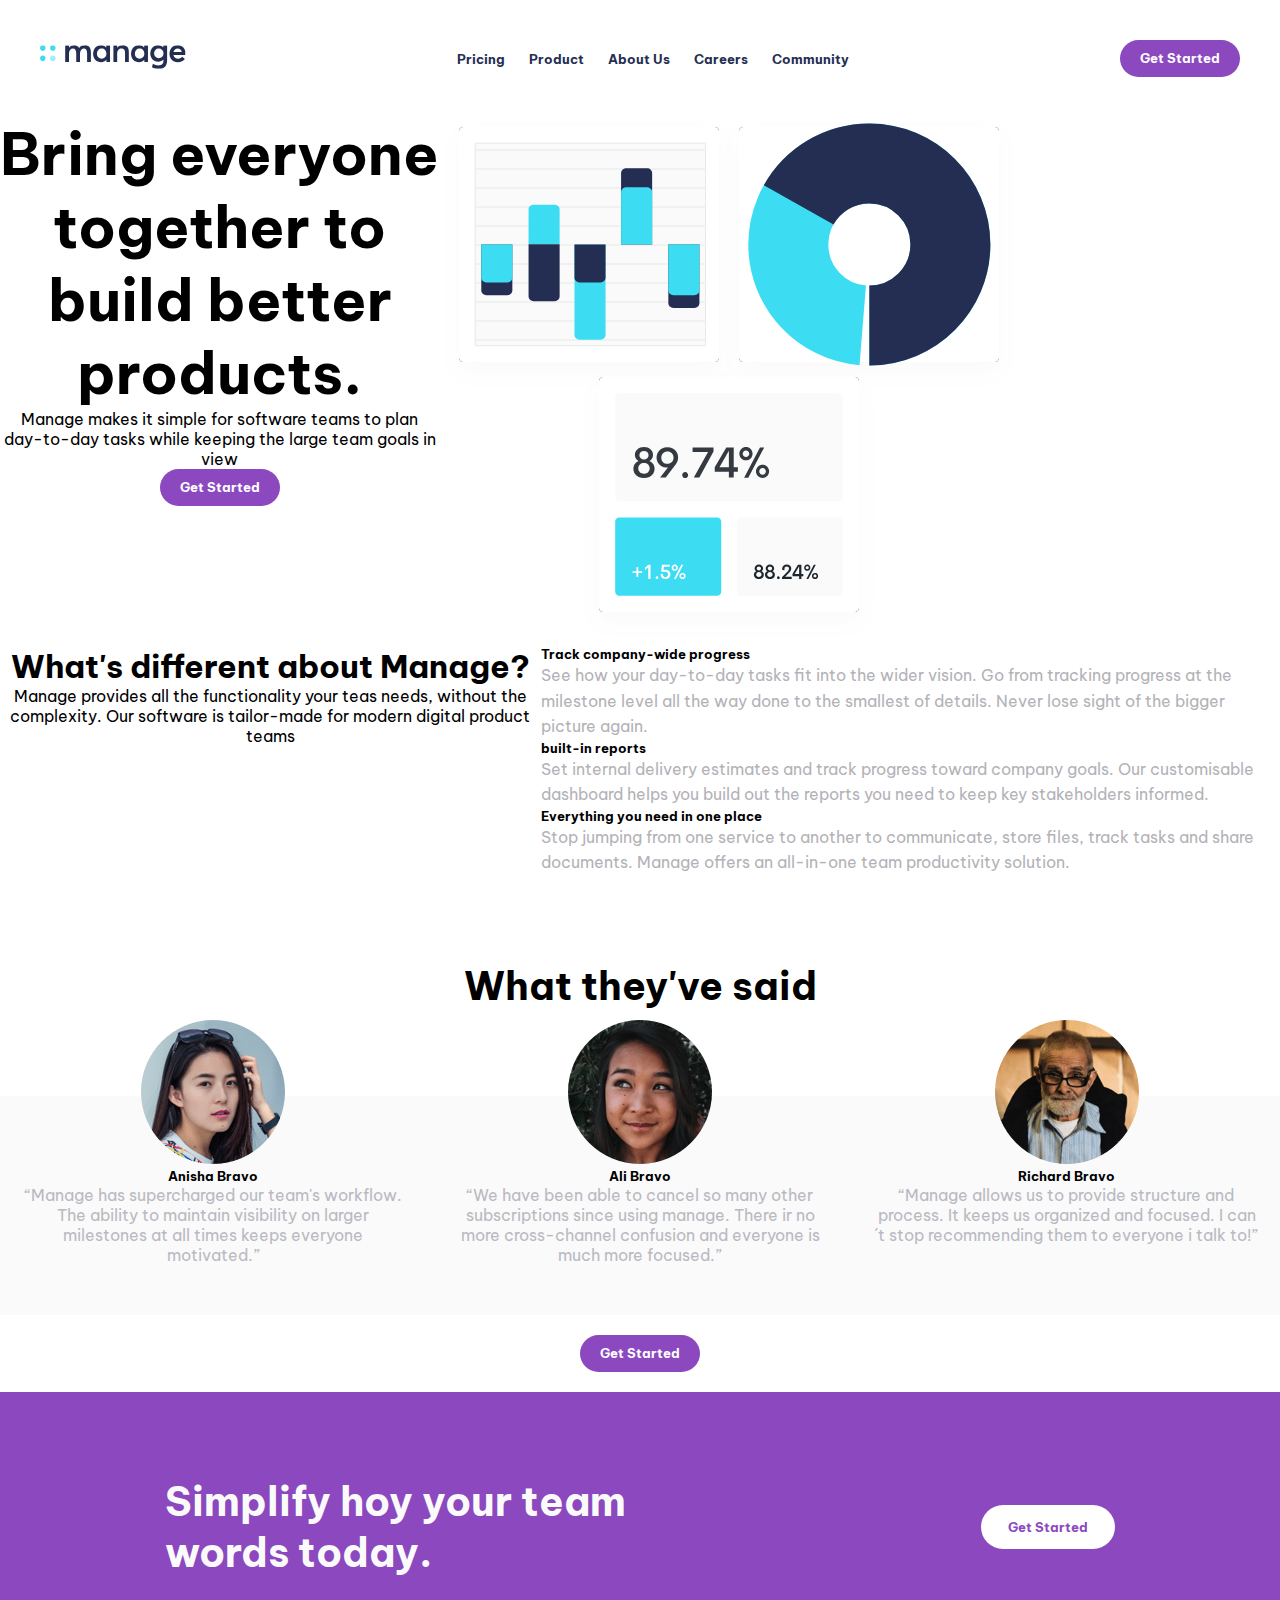
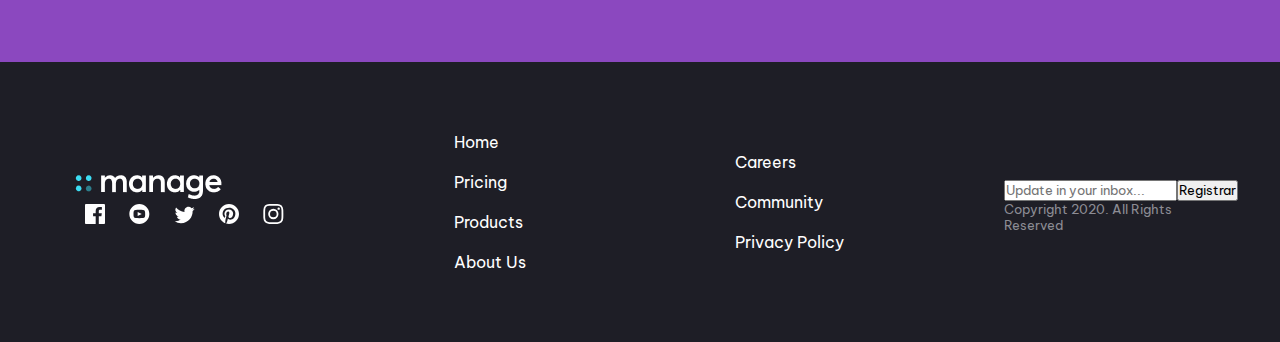
==== index.html @ a38dab3b "FinalFront" ====
<!DOCTYPE html>
<html lang="en">
<head>
    <meta charset="UTF-8">
    <meta http-equiv="X-UA-Compatible" content="IE=edge">
    <meta name="viewport" content="width=device-width, initial-scale=1.0">
    <title>Final Front I</title>
    <link rel="stylesheet" href="styles.css">
    <link rel="preconnect" href="https://fonts.googleapis.com">
    <link rel="preconnect" href="https://fonts.gstatic.com" crossorigin>
    <link href="https://fonts.googleapis.com/css2?family=Be+Vietnam:ital,wght@0,400;0,500;0,600;0,700;1,400;1,600&family=Roboto:ital,wght@0,300;1,300&display=swap" rel="stylesheet">

</head>
<body>
    <!-- Caja del Header-->
    <header>
        <!-- Caja del contenedor-->
        <div class="container">
                <!-- Caja del Header-->
                <div class="logo">
                    <img src="img/logo.svg" alt="Logo manage">
                </div>
                <!-- Caja del links de navegación-->
                <nav>
                    <a href="">Pricing</a>
                    <a href="">Product</a>
                    <a href="">About Us</a>
                    <a href="">Careers</a>
                    <a href="">Community</a>
                </nav>
                <!-- Caja del botón-->
                <button>Get Started</button>
        </div>
    </header>


<section class="contenido">
        <!-- Primer caja del contenido, consta de Caja de contenido y caja con gráficas-->
        <div class="caja1">
            <div class="cajabienvenida"> <!-- Caja 1.1 Contenido-->
                <h1>Bring everyone together to build better products.</h1>
                <p>Manage makes it simple for software teams to plan day-to-day tasks while keeping the large team goals in view </p>
                <Button>Get Started</Button>
            </div>

            <div class="caja1.2"> <!-- Caja 1.2 Con gráficos-->
                <img src="img/ilustration-intro.svg" alt="Graficos">
            </div>

        </div>

        <!-- Segunda caja del contenido, información y 3 items importantes de la página-->
        <section class="caja2">

            <div class="Mensaje">     <!-- Información/contenido-->
                <h3>What's different about Manage? </h3>
                <p>Manage provides all the functionality your
                    teas needs, without the complexity. Our software is tailor-made for modern digital product teams</p>
            </div>

            <div class="listado">  <!-- 3 items relevantes-->

                    <div class="lista">
                        <h5>Track company-wide progress</h5>
                        <p>See how your day-to-day tasks fit into the wider vision. Go from tracking progress at the milestone level all the way done to the smallest of details. Never lose sight of the bigger picture again.</p>
                    </div>
                   
                    <div class="lista">
                        <h5>built-in reports</h5>
                        <p>Set internal delivery estimates and track progress toward company goals. Our customisable dashboard helps you build out the reports you need to keep key stakeholders informed.</p>
                    </div>
                    <div class="lista">
                        <h5>Everything you need in one place</h5>
                        <p>Stop jumping from one service to another to communicate, store files, track tasks and share documents. Manage offers an all-in-one team productivity solution.</p>
                    </div>
            </div>
        </section>
        
        <!-- tercera caja del contenido, comentarios de las personas-->
        <section id="caja3">
            <p id="comentario">What they've said</p>
            <div class="container">
                <div class="card">     <!-- Comentario 1-->
                    <img src="img/avatar-anisha.png" alt="Foto1">
                    <h5>Anisha Bravo</h5>
                    <p>“Manage has supercharged our team's workflow. The ability to maintain visibility on larger milestones at all times keeps everyone motivated.”</p>
                </div>
                <div class="card"> <!-- Comentario 2-->
                    <img src="img/avatar-ali.png" alt="Foto2">
                    <h5>Ali Bravo</h5>
                    <p>“We have been able to cancel so many other subscriptions since using manage. There ir no more cross-channel confusion and everyone is much more focused.”</p>
                </div>
                <div class="card"> <!-- Comentario 3-->
                    <img src="img/avatar-richard.png" alt="Foto3">
                    <h5>Richard Bravo</h5>
                    <p>“Manage allows us to provide structure and process. It keeps us organized and focused. I can´t stop recommending them to everyone i talk to!”</p>
                </div>
            </div>
            <div id="botoncomentarios">
                <button>Get Started</button>
            </div>
        </section>

        <section id="caja4"><!-- Mensaje final y botón-->
            <div id="mensajefinal">
                <h2>Simplify hoy your team <br> words today.</h2>
            </div>
            <div id="boton4">
                <button id="botonmensaje">Get Started</button>
            </div>
        </section>
    </section>

        <footer> 
            <div class="cajafooter1">
                <div class="Logofooter">
                    <img src="img/logo2.png" alt="Logo">
                </div>
                <div class="redes">
                    <a href="https://es-la.facebook.com/" class="facebook"><img src="img/icon-facebook.svg" alt=""></a>
                    <a href="https://www.youtube.com/"><img src="img/icon-youtube.svg" alt="youtube"></a>
                    <a href="https://twitter.com/?lang=es"><img src="img/icon-twitter.svg" alt="twitter"></a>
                    <a href="https://co.pinterest.com/"><img src="img/icon-pinterest.svg" alt="pinterest"></a>
                    <a href="https://www.instagram.com/"><img src="img/icon-instagram.svg" alt="Instagram" Target="_blank"></a> 
                </div>
            </div>

            <div class="cajafooter">
                <a href="">Home</a>
                <a href="">Pricing</a>
                <a href="">Products</a>
                <a href="">About Us</a>
            </div>

            <div class="cajafooter">
                <a href="">Careers</a>
                <a href="">Community</a>
                <a href="">Privacy Policy</a>
            </div>
            <div class="cajaform">
                <div class="form">
                    <input type="email" name="email" id="correo" placeholder="Update in your inbox... ">
                    <input type="submit" class="submit" value="Registrar">
                </div>
                <div>
                    <p id="copy">Copyright 2020. All Rights Reserved</p>
                </div>
            </div>
    </footer>
</body>
</html>
---- styles.css ----
/* Iniciaremos montando la visualización de escritorio*/

*{
    box-sizing: border-box;
    padding: 0px;
    margin:0px;
    font-family: Be vietnam;sans-serif; }

h1{font-size: 3.625em;}
h2{font-size: 2.5em;}
h3{font-size: 2em;}
h4{font-size: 39.21px;}
p{font-size: 1em;}
body{
    min-width:480px;
    max-width: 1440 px;
    margin: auto;
}

button{
    font-size: 0,8237em;
    font-weight: bold;
    padding: 10px 20px;
    border-radius: 50px;
    border: 0px;
    color: white;
    background-color: #8B48BF;
    box-shadow: 20px black;
}

header{
    background-color: white;
}

header .container{
    display: flex;
    flex-direction: row;
    align-items: center;
    justify-content: space-between;
    padding: 20px;
    margin: 20px;
}

header nav{
    display: flex;
    flex-direction: row;
    text-align: center;
}

header a {
    padding: 5px 12px;
    text-decoration: none;
    color: #242E52;
    font-size: 13px;
    font-weight: bold;
}

header a:hover{
    color: rgba(36, 46, 82, 0.6);
}

/*Estilos Caja1*/

.cajabienvenida {
    width:439px;
    height: 198px;
}
    


.contenido .caja1 {
    display: flex;
    flex-direction: row;
    text-align: center;;
}

contenido .caja1 {
    display: flex;
    flex-direction: column;
    text-align: center;
}

#caja1 p {
    display: flex;
    height: 10rem;
    text-align: center;
    padding: 100px 50px;
    margin: 0px;
    width: 50vw;
}

/*Estilos Caja 2*/


.caja2 {
    display: flex;
    flex-direction: row;
    text-align: center;
    width: 100vw;
}

.caja2 .mensaje{
    width: 50vw;
}

.caja2 .listado{
    display: flex;
    flex-direction: column;
    justify-content: space-between;
    text-align: left;
}

.prueba{
    padding:50px 200px;
}

.lista p{
    color: #B3B2B7;
    font-size: 1em;
    line-height: 25.52px;
}

/*Estilos caja 3*/


#comentario{
    display: flex;
    justify-content: center;
    text-align: center;
    font-size: 39.21px;
    font-weight: bold;
    margin: 0%;
    line-height: 120px;
    padding: 40px;
    margin: 10px;;
}

.contenido #caja3 .container{
    display: flex;
    flex-direction: row;
    text-align: center;
    align-items: center;
}

.card{
    width:445px ;
    height: 219px; ;
    background-color: #FAFAFA;
    padding: 20px;
}
.card p{
    color: #B9B9C1;
}
.card img{
    margin-top: -6rem;
}

#botoncomentarios{
    display: flex;
    justify-content: center;
    flex-direction: row;
    align-items: center;
    padding: 20px;
}

/*Estilos caja 4*/

.contenido #caja4 {
    display: flex;
    flex-direction: row;
    margin: 0;
    text-align: center;
    justify-content: space-between;
    background-color: #8B48BF;
    align-items: center;
    padding: 20px 165px;
}

#mensajefinal{
    color: #FAFAFA;
    padding: 64px 0px;
    text-align: left;
}

#boton4{
    display: flex;
    justify-content: center;
    flex-direction: row;
    align-items: center;

}

#botonmensaje{
    text-align: center;
    padding: 0;
    background-color: white;
    color: #8B48BF;
    width: 134px;
    height: 44px;
    font-weight: bold;
    font-size: 13.18px;
}

/*Estilos para el footer*/
footer {
    display: flex;
    flex-direction: row;
    font-style: none;
    background-color: #1E1E26;
    margin: 0%;
    padding: 20px;    
    justify-content: space-around;
    align-items: center;
}

.logofooter{
    display: flex;
    flex-direction: column;
    justify-content: space-around;
}
.cajafooter {
    display: flex;
    flex-direction: column;
    justify-content: space-around;
    padding:40px;
}

.cajaform{
    display: flex;
    flex-direction: row;
}

footer a{
    text-decoration: none;
    color:#FFFFFF;
    padding: 10px;
}

.cajaform{
    flex-direction: column;
    width: 201px;
    height: 44px;
    border-radius: 50px;
}
.cajaform .form{
    display: flex;
    flex-direction: row;
}

#copy{
    color: #8C8C94;
    font-size: 12.5px;
}
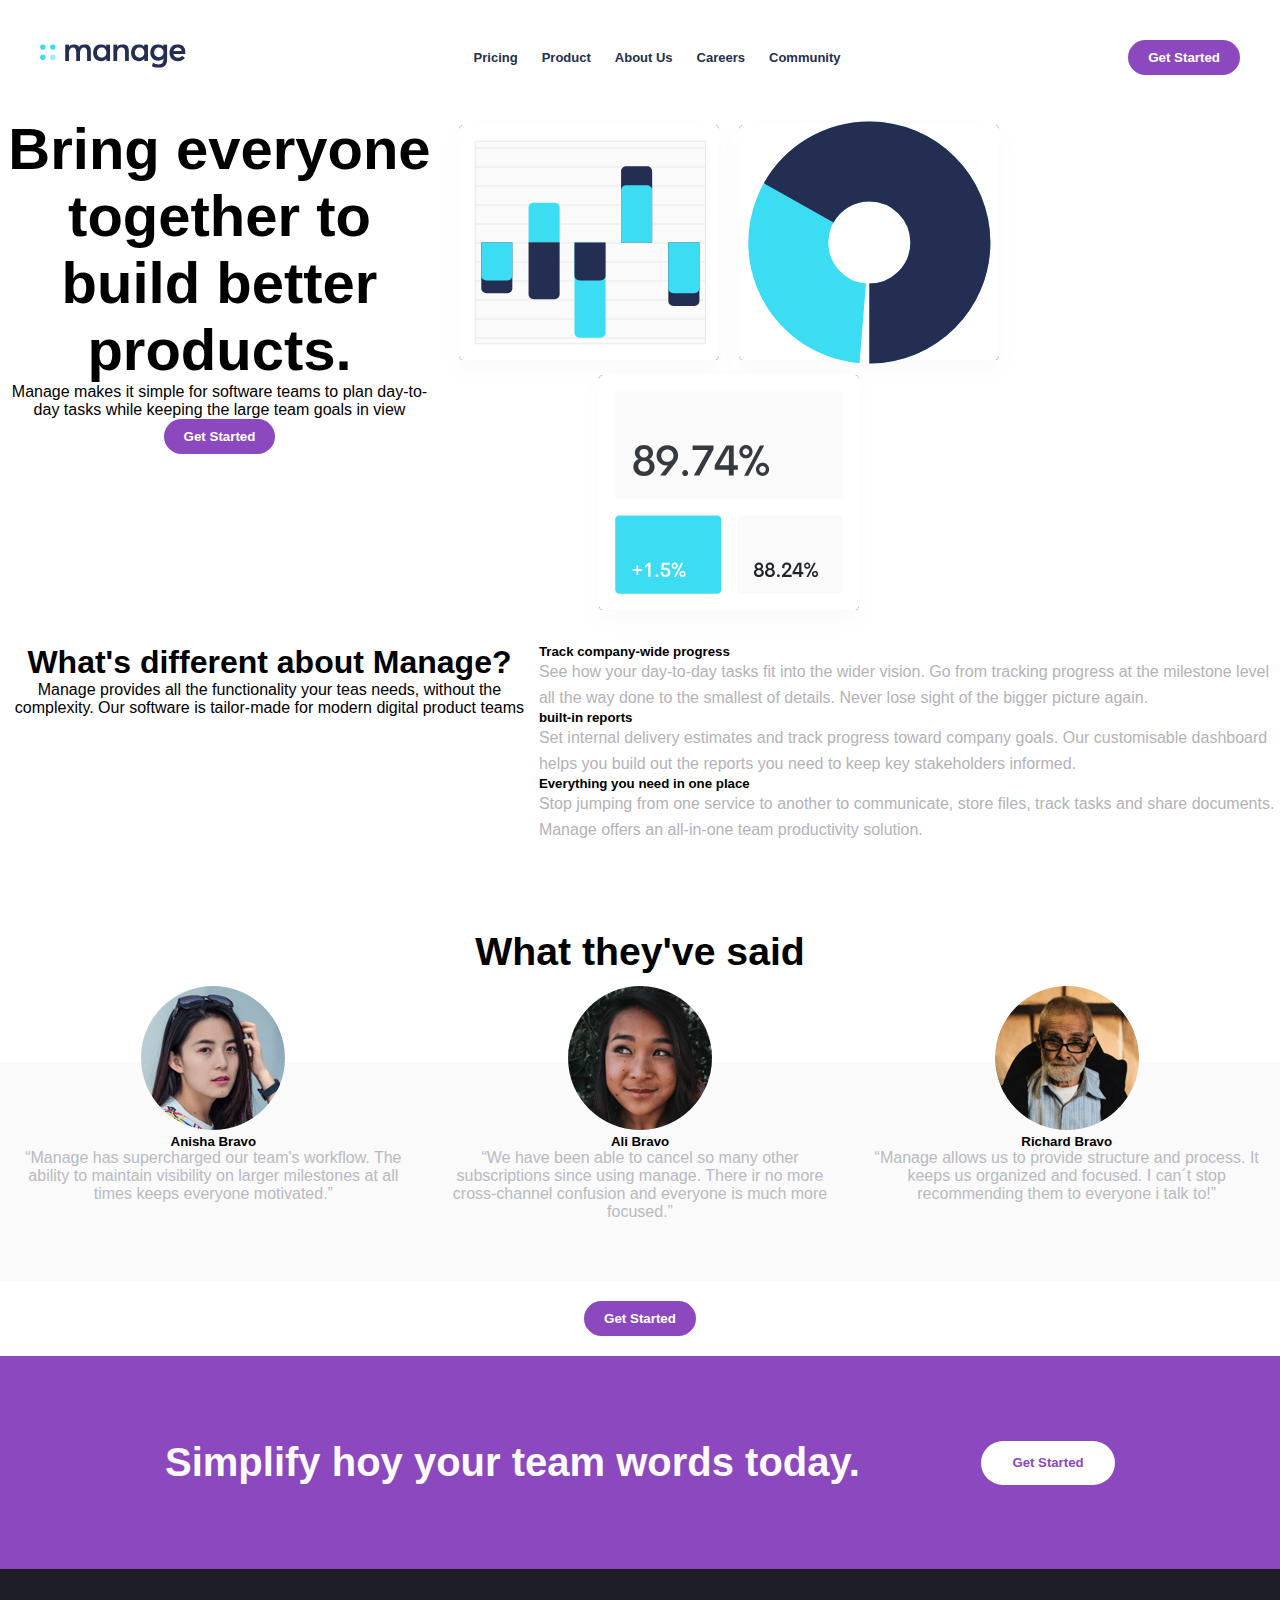
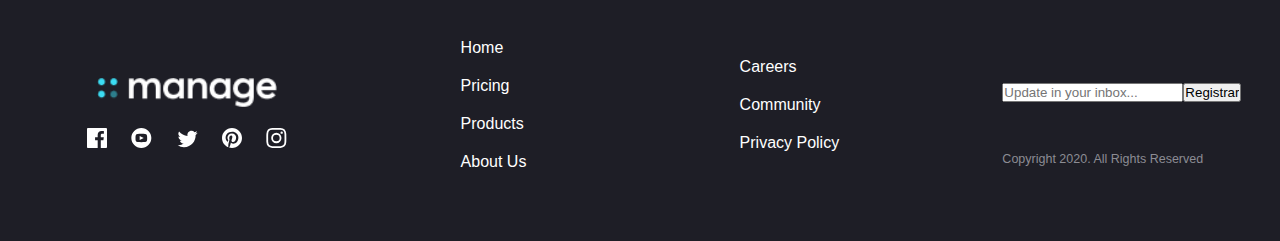
==== commit 150d704c: "Avance Front" ====
--- a/index.html
+++ b/index.html
@@ -103,7 +103,7 @@
 
         <section id="caja4"><!-- Mensaje final y botón-->
             <div id="mensajefinal">
-                <h2>Simplify hoy your team <br> words today.</h2>
+                <h2>Simplify hoy your team words today.</h2>
             </div>
             <div id="boton4">
                 <button id="botonmensaje">Get Started</button>
@@ -113,7 +113,7 @@
 
         <footer> 
             <div class="cajafooter1">
-                <div class="Logofooter">
+                <div class="logofooter">
                     <img src="img/logo2.png" alt="Logo">
                 </div>
                 <div class="redes">
@@ -142,8 +142,8 @@
                     <input type="email" name="email" id="correo" placeholder="Update in your inbox... ">
                     <input type="submit" class="submit" value="Registrar">
                 </div>
-                <div>
-                    <p id="copy">Copyright 2020. All Rights Reserved</p>
+                <div class="derechos">
+                    <p class="copy">Copyright 2020. All Rights Reserved</p>
                 </div>
             </div>
     </footer>
--- a/styles.css
+++ b/styles.css
@@ -4,7 +4,7 @@
     box-sizing: border-box;
     padding: 0px;
     margin:0px;
-    font-family: Be vietnam;sans-serif; }
+    font-family: 'Be Vietnam Pro', sans-serif;}
 
 h1{font-size: 3.625em;}
 h2{font-size: 2.5em;}
@@ -203,9 +203,9 @@
 
 /*Estilos para el footer*/
 footer {
-    display: flex;
-    flex-direction: row;
-    font-style: none;
+    width: 100%;
+    display: flex;
+    flex-direction: row;
     background-color: #1E1E26;
     margin: 0%;
     padding: 20px;    
@@ -213,11 +213,19 @@
     align-items: center;
 }
 
+footer .cajafooter1{
+    display: flex;
+    flex-direction: column;
+    justify-content: space-around;
+}
+
 .logofooter{
     display: flex;
     flex-direction: column;
     justify-content: space-around;
-}
+    padding:20px;
+}
+
 .cajafooter {
     display: flex;
     flex-direction: column;
@@ -245,9 +253,13 @@
 .cajaform .form{
     display: flex;
     flex-direction: row;
-}
-
-#copy{
+    border-radius: 50px;
+}
+
+.copy{
     color: #8C8C94;
     font-size: 12.5px;
-}
+    padding-top: 50px;
+}
+
+
